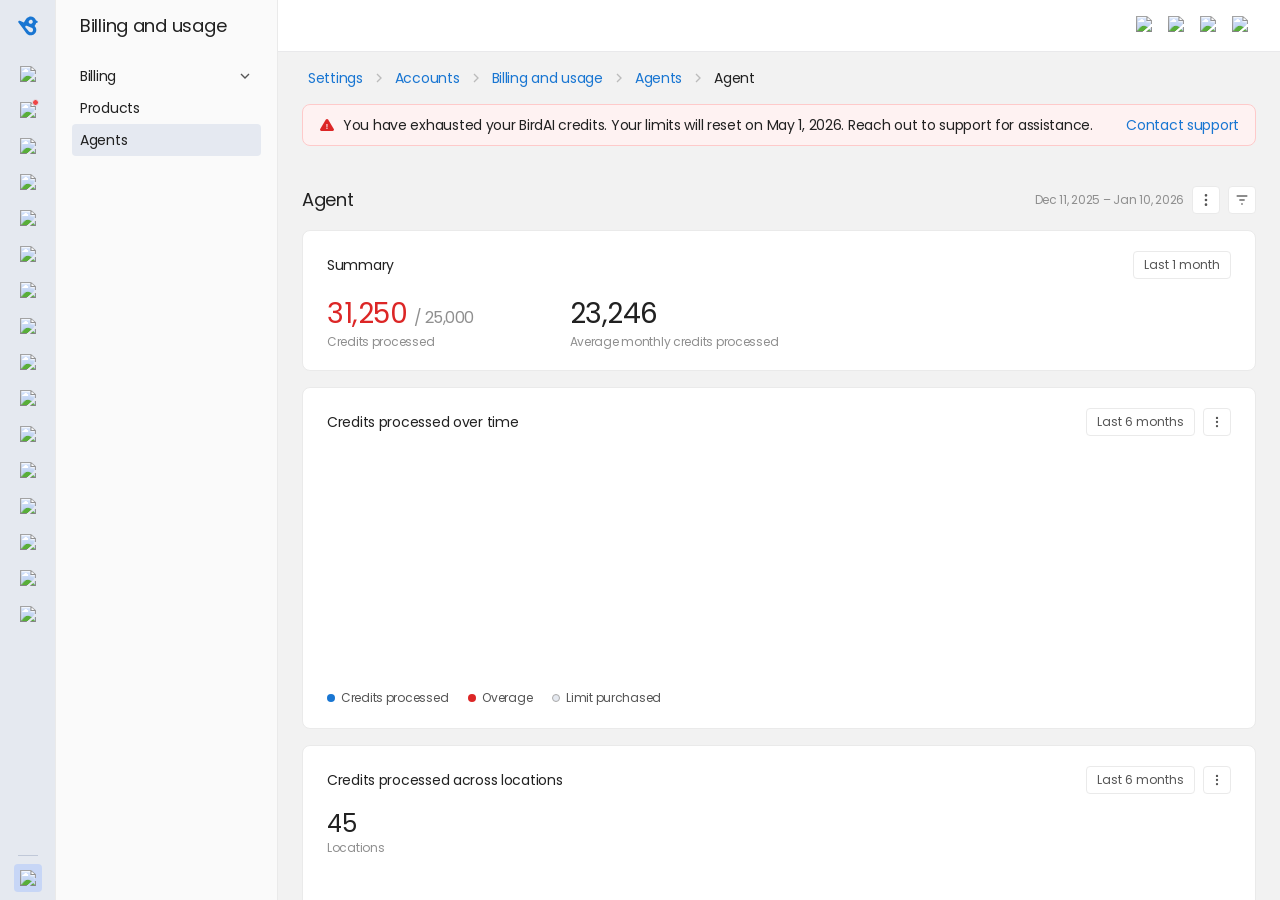
==== Billing/agent_detail.html @ 2b86e621 "add Aero DS token reference" ====
<!DOCTYPE html>
<html lang="en">
<head>
<meta charset="UTF-8"/>
<meta name="viewport" content="width=device-width, initial-scale=1.0"/>
<title>Agent Detail – Billing and usage</title>
<link rel="preconnect" href="https://fonts.googleapis.com"/>
<link rel="preconnect" href="https://fonts.gstatic.com" crossorigin/>
<link rel="stylesheet" href="../ds-tokens.css"/>
<script src="https://cdn.jsdelivr.net/npm/chart.js@4.4.2/dist/chart.umd.min.js"></script>
<style>
*,*::before,*::after{box-sizing:border-box;margin:0;padding:0}
body{
  font-family:var(--ds-font-family);
  background:rgb(242,242,242);
  height:100vh;
  overflow:hidden;
  color:rgb(33,33,33);
  font-size:14px;
  font-weight:400;
  line-height:20px;
  letter-spacing:-0.28px;
}

/* ── LAYOUT ── */
.body-wrap{display:flex;height:100vh;overflow:hidden}

/* ── RAIL (L1) ── */
.rail{
  width:56px;
  background:#e5e9f0;
  border-right:1px solid #eaeaea;
  display:flex;
  flex-direction:column;
  align-items:stretch;
  flex-shrink:0;
}
.rail-logo-area{
  height:52px;
  background:#e5e9f0;
  display:flex;
  align-items:center;
  justify-content:center;
  flex-shrink:0;
}
.rail-nav{
  flex:1;
  background:#e5e9f0;
  display:flex;
  flex-direction:column;
  align-items:center;
  padding:8px 14px;
  gap:8px;
  overflow:hidden;
}
.rail-btn{
  width:28px;
  height:28px;
  border-radius:4px;
  display:flex;
  align-items:center;
  justify-content:center;
  cursor:pointer;
  flex-shrink:0;
}
.rail-btn:hover{background:rgba(0,0,0,0.06)}
.rail-btn.active{background:#c7d6f6}
.rail-btn img{width:16px;height:16px;display:block;object-fit:contain}
.rail-divider{width:20px;height:1px;background:#c0c8d8;flex-shrink:0;margin:0 auto}

/* ── SIDEBAR (L2) ── */
.sidebar{
  width:222px;
  background:#fafafa;
  border-right:1px solid #eaeaea;
  display:flex;
  flex-direction:column;
  flex-shrink:0;
  overflow:hidden;
}
.sb-title{
  height:52px;
  background:#fafafa;
  display:flex;
  align-items:center;
  padding:15px 24px;
  font-size:18px;
  font-weight:400;
  color:#212121;
  flex-shrink:0;
}
.sb-body{
  flex:1;
  overflow-y:auto;
  padding:8px 16px;
  display:flex;
  flex-direction:column;
  gap:0;
}
.sb-group-hdr{
  display:flex;
  align-items:center;
  justify-content:space-between;
  padding:4px 8px;
  height:32px;
  cursor:pointer;
  font-size:14px;
  color:#212121;
  border-radius:4px;
}
.sb-group-hdr:hover{background:rgba(0,0,0,0.04)}
.sb-group-hdr svg{flex-shrink:0;color:#555}
.sb-item{
  display:flex;
  align-items:center;
  padding:4px 8px;
  height:32px;
  cursor:pointer;
  font-size:14px;
  color:#212121;
  border-radius:4px;
}
.sb-item:hover{background:#F3F4F7}
.sb-item.active{background:#E5E9F1}

/* ── TOP NAV ── */
.top-nav{
  height:52px;
  background:#ffffff;
  border-bottom:1px solid #e9e9eb;
  display:flex;
  align-items:center;
  justify-content:flex-end;
  padding:12px 24px;
  gap:4px;
  flex-shrink:0;
}
.top-nav-btn{
  width:28px;
  height:28px;
  border-radius:4px;
  display:flex;
  align-items:center;
  justify-content:center;
  cursor:pointer;
  padding:4px;
  flex-shrink:0;
}
.top-nav-btn:hover{background:rgba(0,0,0,0.06)}
.top-nav-btn img{width:20px;height:20px;display:block}

/* ── MAIN ── */
.main{flex:1;display:flex;flex-direction:column;overflow:hidden}

/* ── BREADCRUMB ── */
.breadcrumb-bar{
  height:52px;
  display:flex;
  align-items:center;
  padding:0 24px;
  flex-shrink:0;
}
.breadcrumb{display:flex;align-items:center;gap:2px}
.breadcrumb-link{
  font-size:14px;
  color:rgb(25,118,210);
  cursor:pointer;
  padding:4px 6px;
  border-radius:4px;
  text-decoration:none;
}
.breadcrumb-link:hover{text-decoration:underline}
.breadcrumb-sep{display:flex;align-items:center;color:#bbb}
.breadcrumb-current{
  font-size:14px;
  color:#212121;
  padding:4px 6px;
}

/* ── CONTENT ── */
.content{flex:1;overflow-y:auto;padding:0 24px 24px}
.content::-webkit-scrollbar{width:6px}
.content::-webkit-scrollbar-thumb{background:#d1d5db;border-radius:4px}

/* ── PAGE HEADER ── */
.page-header{
  display:flex;
  align-items:center;
  justify-content:space-between;
  padding:20px 0 16px;
}
.page-title{font-size:18px;font-weight:400;color:#212121;letter-spacing:-0.36px}
.page-header-right{display:flex;align-items:center;gap:8px}
.date-label{font-size:12px;color:#8f8f8f}
.icon-btn{
  width:28px;height:28px;border-radius:4px;border:1px solid #eaeaea;
  display:flex;align-items:center;justify-content:center;cursor:pointer;
  background:#fff;color:#555;
}
.icon-btn:hover{background:rgb(242,244,247)}

/* ── ALERT BANNER ── */
.alert-banner{
  display:flex;
  align-items:center;
  justify-content:space-between;
  background:#fef2f2;
  border:1px solid #fecaca;
  border-radius:8px;
  padding:10px 16px;
  margin-bottom:20px;
  gap:12px;
}
.alert-banner-left{display:flex;align-items:center;gap:8px;font-size:14px;color:#212121}
.alert-icon{color:#dc2626;display:flex;align-items:center;flex-shrink:0}
.alert-link{color:rgb(25,118,210);font-size:14px;cursor:pointer;white-space:nowrap;text-decoration:none}
.alert-link:hover{text-decoration:underline}

/* ── SUMMARY SECTION ── */
.summary-section{
  background:#fff;
  border:1px solid #eaeaea;
  border-radius:8px;
  padding:20px 24px;
  margin-bottom:16px;
  display:flex;
  align-items:flex-start;
  gap:48px;
}
.summary-section-header{
  display:flex;
  align-items:center;
  justify-content:space-between;
  margin-bottom:16px;
}
.summary-section-title{font-size:14px;font-weight:400;color:#212121}
.summary-card-wrap{
  background:#fff;
  border:1px solid #eaeaea;
  border-radius:8px;
  padding:20px 24px;
  margin-bottom:16px;
}
.summary-row{
  display:flex;
  align-items:flex-start;
  justify-content:flex-start;
  gap:96px;
}
.summary-stat{flex:none}
.summary-stat-num{
  font-size:28px;
  font-weight:400;
  color:#212121;
  letter-spacing:-0.5px;
  line-height:1.1;
  margin-bottom:4px;
}
.summary-stat-num.red{color:#dc2626}
.summary-stat-num .denom{font-size:16px;color:#8f8f8f;font-weight:400}
.summary-stat-label{font-size:12px;color:#8f8f8f;line-height:16px}
.last-month-btn{
  font-family:var(--ds-font-family);
  font-size:12px;
  color:#555;
  background:#fff;
  border:1px solid #eaeaea;
  border-radius:4px;
  padding:4px 10px;
  cursor:pointer;
  white-space:nowrap;
  align-self:flex-start;
}
.last-month-btn:hover{background:rgb(242,244,247)}

/* ── CHART CARDS ── */
.chart-card{
  background:#fff;
  border:1px solid #eaeaea;
  border-radius:8px;
  padding:20px 24px;
  margin-bottom:16px;
}
.chart-card-header{
  display:flex;
  align-items:center;
  justify-content:space-between;
  margin-bottom:20px;
}
.chart-card-title{font-size:14px;font-weight:400;color:#212121}
.chart-card-right{display:flex;align-items:center;gap:8px}
.chart-legend{
  display:flex;
  align-items:center;
  gap:20px;
  margin-top:12px;
  flex-wrap:wrap;
}
.legend-item{display:flex;align-items:center;gap:6px;font-size:12px;color:#555}
.legend-dot{width:8px;height:8px;border-radius:50%;flex-shrink:0}
</style>
</head>
<body>
<div class="body-wrap">

  <!-- RAIL (L1) -->
  <div class="rail">
    <a href="../index.html" class="rail-logo-area" style="text-decoration:none">
      <svg width="28" height="28" viewBox="0 0 28 28" fill="none" xmlns="http://www.w3.org/2000/svg">
        <path fill-rule="evenodd" clip-rule="evenodd" d="M17.6417 15.8029L17.6417 15.8027L17.6384 15.8014C17.5927 15.7816 17.5463 15.7632 17.4992 15.7463L12.7315 13.8611L12.7311 13.8618C12.6006 13.804 12.4564 13.7713 12.3044 13.7713C11.7231 13.7713 11.2518 14.2403 11.2518 14.8187C11.2518 15.0578 11.3332 15.2774 11.4688 15.4537L11.4681 15.4544L11.4764 15.4638C11.5005 15.4944 11.5259 15.524 11.5532 15.5517L14.9714 19.459L14.9715 19.4589C15.3977 19.9372 16.0196 20.2391 16.7125 20.2391C17.9972 20.2391 19.0387 19.2029 19.0387 17.9247C19.0387 16.9752 18.4638 16.1598 17.6417 15.8029M16.0713 7.92504C17.1523 7.58657 18.3171 8.14557 18.673 9.17345C19.0289 10.2013 18.4411 11.3088 17.36 11.6473C16.2791 11.9856 15.1142 11.4266 14.7583 10.3989C14.4025 9.37094 14.9903 8.26336 16.0713 7.92504M23.5537 9.17994C23.3965 8.95849 23.168 8.81665 22.9198 8.75419L22.9196 8.75053L21.9876 8.50627C21.9741 8.46262 21.9653 8.41842 21.9506 8.37481C20.9828 5.51383 17.8153 3.95809 14.8755 4.89999C13.3526 5.38783 12.1944 6.45242 11.5617 7.76098L9.87757 10.4368L5.88029 8.85972L5.87765 8.86265C5.62588 8.76042 5.33869 8.73796 5.05933 8.82742C4.44192 9.02534 4.10609 9.67275 4.30931 10.2738C4.33911 10.3616 4.38134 10.4416 4.42915 10.5168L4.4222 10.5248L8.59266 16.045C8.59643 16.05 8.59829 16.0555 8.60205 16.0603C8.60577 16.0655 8.61067 16.0695 8.61463 16.0746L11.5983 20.2565C12.9021 22.5847 15.7227 23.9859 18.4456 23.1135C21.3852 22.1718 22.984 19.089 22.0161 16.228C21.7148 15.3376 21.2002 14.5738 20.5458 13.9722C21.3708 13.1844 21.9306 12.1679 22.1398 11.0647L23.0412 10.8043L23.0406 10.7945C23.1205 10.7643 23.1987 10.7278 23.2723 10.6784C23.7751 10.3402 23.9012 9.66943 23.5537 9.17994" fill="#1976D2"/>
      </svg>
    </a>
    <div class="rail-nav">
      <div class="rail-btn"><img src="https://www.figma.com/api/mcp/asset/b190b937-4acd-4447-a23d-52ac33667bbf" alt="Overview"/></div>
      <div class="rail-btn" style="position:relative">
        <img src="https://www.figma.com/api/mcp/asset/2e2e83ee-b044-4e8e-8e19-2167d4fdf77a" alt="Inbox"/>
        <div style="position:absolute;top:3px;right:3px;width:7px;height:7px;background:#ef4444;border-radius:50%;border:1.5px solid #e5e9f0"></div>
      </div>
      <div class="rail-btn"><img src="https://www.figma.com/api/mcp/asset/93bce035-24b2-4903-8005-5257e28a72fa" alt="Listings"/></div>
      <div class="rail-btn"><img src="https://www.figma.com/api/mcp/asset/ba0e252f-56dd-4ec7-ab44-0b17966eeda7" alt="Reviews"/></div>
      <div class="rail-btn"><img src="https://www.figma.com/api/mcp/asset/9a17a1c5-471f-4e6f-b946-96566e4a0d22" alt="Referrals"/></div>
      <div class="rail-btn"><img src="https://www.figma.com/api/mcp/asset/041e0469-9975-49b7-b7e1-2cb12fef421e" alt="Payments"/></div>
      <div class="rail-btn"><img src="https://www.figma.com/api/mcp/asset/1f0ca52c-fdab-41b1-9f3c-b8eea76bfc8d" alt="Appointments"/></div>
      <div class="rail-btn"><img src="https://www.figma.com/api/mcp/asset/b50396a1-8d40-4772-83f3-2db886f4e9bc" alt="Social"/></div>
      <div class="rail-btn"><img src="https://www.figma.com/api/mcp/asset/27661920-7606-4572-91b5-be2235552d7c" alt="Surveys"/></div>
      <div class="rail-btn"><img src="https://www.figma.com/api/mcp/asset/08909705-7085-4b15-8294-73314c2e877c" alt="Ticketing"/></div>
      <div class="rail-btn"><img src="https://www.figma.com/api/mcp/asset/7031eb61-447a-4cea-bb5b-4dd7079909db" alt="Contacts"/></div>
      <div class="rail-btn"><img src="https://www.figma.com/api/mcp/asset/ec33957f-3390-4743-98d9-02b49fa8d71d" alt="Campaigns"/></div>
      <div class="rail-btn"><img src="https://www.figma.com/api/mcp/asset/6877ac2e-ff9a-4458-920d-c82c3380807d" alt="Marketing Automation"/></div>
      <div class="rail-btn"><img src="https://www.figma.com/api/mcp/asset/a66966a7-14e2-4396-8838-b86885bf61fd" alt="Reports"/></div>
      <div class="rail-btn"><img src="https://www.figma.com/api/mcp/asset/74ac9c59-6da8-4a97-b9b8-0cf1252f7734" alt="Insights"/></div>
      <div class="rail-btn"><img src="https://www.figma.com/api/mcp/asset/30cf26bd-2e9c-4552-8151-daedf67f2235" alt="Competitors"/></div>
      <div style="flex:1"></div>
      <div class="rail-divider"></div>
      <div class="rail-btn active"><img src="https://www.figma.com/api/mcp/asset/b9122252-443c-46ad-a5e2-672b25deaa06" alt="Settings"/></div>
    </div>
  </div>

  <!-- SIDEBAR (L2) -->
  <div class="sidebar">
    <div class="sb-title">Billing and usage</div>
    <div class="sb-body">
      <div class="sb-group-hdr">
        <span>Billing</span>
        <svg width="16" height="16" viewBox="0 0 24 24" fill="none" stroke="currentColor" stroke-width="2"><polyline points="6 9 12 15 18 9"/></svg>
      </div>
      <div class="sb-item" onclick="window.location.href='billing_usage.html'">Products</div>
      <div class="sb-item active" onclick="window.location.href='billing_usage.html'">Agents</div>
    </div>
  </div>

  <!-- MAIN -->
  <div class="main">

    <!-- TOP NAV -->
    <div class="top-nav">
      <div class="top-nav-btn">
        <img src="https://www.figma.com/api/mcp/asset/2c66bc22-133a-4695-9295-ee6c2d3c62f0" alt="Add"/>
      </div>
      <div class="top-nav-btn">
        <img src="https://www.figma.com/api/mcp/asset/af65ad88-96ff-429a-a91e-a835fe5b118f" alt="Help"/>
      </div>
      <div class="top-nav-btn">
        <img src="https://www.figma.com/api/mcp/asset/32f9b9a3-d9c3-43e9-bbce-950c4c7638e9" alt="Avatar"/>
      </div>
      <div class="top-nav-btn">
        <img src="https://www.figma.com/api/mcp/asset/c9c881e2-006c-43a3-89ce-5d7a5acff1e6" alt="Menu"/>
      </div>
    </div>

    <!-- BREADCRUMB -->
    <div class="breadcrumb-bar">
      <nav class="breadcrumb">
        <a class="breadcrumb-link" href="billing_usage.html">Settings</a>
        <span class="breadcrumb-sep"><svg width="16" height="16" viewBox="0 0 24 24" fill="none" stroke="#bbb" stroke-width="2"><polyline points="9 18 15 12 9 6"/></svg></span>
        <a class="breadcrumb-link" href="billing_usage.html">Accounts</a>
        <span class="breadcrumb-sep"><svg width="16" height="16" viewBox="0 0 24 24" fill="none" stroke="#bbb" stroke-width="2"><polyline points="9 18 15 12 9 6"/></svg></span>
        <a class="breadcrumb-link" href="billing_usage.html">Billing and usage</a>
        <span class="breadcrumb-sep"><svg width="16" height="16" viewBox="0 0 24 24" fill="none" stroke="#bbb" stroke-width="2"><polyline points="9 18 15 12 9 6"/></svg></span>
        <a class="breadcrumb-link" href="billing_usage.html">Agents</a>
        <span class="breadcrumb-sep"><svg width="16" height="16" viewBox="0 0 24 24" fill="none" stroke="#bbb" stroke-width="2"><polyline points="9 18 15 12 9 6"/></svg></span>
        <span class="breadcrumb-current" id="bc-agent">Agent</span>
      </nav>
    </div>

    <!-- CONTENT -->
    <div class="content">

      <!-- Alert banner -->
      <div class="alert-banner">
        <div class="alert-banner-left">
          <span class="alert-icon">
            <svg width="16" height="16" viewBox="0 0 24 24" fill="none" xmlns="http://www.w3.org/2000/svg"><path d="M10.29 3.86L1.82 18a2 2 0 0 0 1.71 3h16.94a2 2 0 0 0 1.71-3L13.71 3.86a2 2 0 0 0-3.42 0z" fill="#dc2626"/><text x="12" y="18" text-anchor="middle" font-family="Arial" font-size="11" font-weight="700" fill="white">!</text></svg>
          </span>
          <span>You have exhausted your BirdAI credits. Your limits will reset on May 1, 2026. Reach out to support for assistance.</span>
        </div>
        <a class="alert-link" href="#">Contact support</a>
      </div>

      <!-- Page header -->
      <div class="page-header">
        <h1 class="page-title" id="page-agent-name">Agent</h1>
        <div class="page-header-right">
          <span class="date-label">Dec 11, 2025 – Jan 10, 2026</span>
          <div class="icon-btn" title="More options">
            <svg width="16" height="16" viewBox="0 0 24 24" fill="none" stroke="#555" stroke-width="2"><circle cx="12" cy="5" r="1"/><circle cx="12" cy="12" r="1"/><circle cx="12" cy="19" r="1"/></svg>
          </div>
          <div class="icon-btn" title="Filter">
            <svg width="16" height="16" viewBox="0 0 24 24" fill="none" stroke="#555" stroke-width="2"><line x1="4" y1="6" x2="20" y2="6"/><line x1="8" y1="12" x2="16" y2="12"/><line x1="11" y1="18" x2="13" y2="18"/></svg>
          </div>
        </div>
      </div>

      <!-- Summary -->
      <div class="chart-card" style="margin-bottom:16px">
        <div class="chart-card-header">
          <span class="chart-card-title">Summary</span>
          <button class="last-month-btn">Last 1 month</button>
        </div>
        <div class="summary-row">
          <div class="summary-stat">
            <div class="summary-stat-num red">31,250 <span class="denom">/ 25,000</span></div>
            <div class="summary-stat-label">Credits processed</div>
          </div>
          <div class="summary-stat">
            <div class="summary-stat-num">23,246</div>
            <div class="summary-stat-label">Average monthly credits processed</div>
          </div>
        </div>
      </div>

      <!-- Bar chart: credits over time -->
      <div class="chart-card">
        <div class="chart-card-header">
          <span class="chart-card-title">Credits processed over time</span>
          <div class="chart-card-right">
            <button class="last-month-btn">Last 6 months</button>
            <div class="icon-btn">
              <svg width="14" height="14" viewBox="0 0 24 24" fill="none" stroke="#555" stroke-width="2"><circle cx="12" cy="5" r="1"/><circle cx="12" cy="12" r="1"/><circle cx="12" cy="19" r="1"/></svg>
            </div>
          </div>
        </div>
        <div style="position:relative;height:220px">
          <canvas id="timeChart"></canvas>
        </div>
        <div class="chart-legend">
          <div class="legend-item"><div class="legend-dot" style="background:#1976d2"></div>Credits processed</div>
          <div class="legend-item"><div class="legend-dot" style="background:#dc2626"></div>Overage</div>
          <div class="legend-item"><div class="legend-dot" style="background:#e5e9f0;border:1px solid #aaa"></div>Limit purchased</div>
        </div>
      </div>

      <!-- Horizontal bar chart: credits across locations -->
      <div class="chart-card">
        <div class="chart-card-header">
          <span class="chart-card-title">Credits processed across locations</span>
          <div class="chart-card-right">
            <button class="last-month-btn">Last 6 months</button>
            <div class="icon-btn">
              <svg width="14" height="14" viewBox="0 0 24 24" fill="none" stroke="#555" stroke-width="2"><circle cx="12" cy="5" r="1"/><circle cx="12" cy="12" r="1"/><circle cx="12" cy="19" r="1"/></svg>
            </div>
          </div>
        </div>
        <div style="font-size:24px;font-weight:400;color:#212121;margin-bottom:4px">45</div>
        <div style="font-size:12px;color:#8f8f8f;margin-bottom:16px">Locations</div>
        <div style="position:relative;height:260px">
          <canvas id="locationChart"></canvas>
        </div>
        <div class="chart-legend" style="margin-top:16px">
          <div class="legend-item"><div class="legend-dot" style="background:#1976d2"></div>Credits</div>
        </div>
      </div>

    </div><!-- /content -->
  </div><!-- /main -->

</div><!-- /body-wrap -->

<script>
// Read agent name from URL param
const params = new URLSearchParams(window.location.search);
const agentName = params.get('agent') || 'Agent';
document.getElementById('bc-agent').textContent = agentName;
document.getElementById('page-agent-name').textContent = agentName;
document.title = agentName + ' – Billing and usage';

// ── TIME CHART (stacked bar) ──
const timeCtx = document.getElementById('timeChart').getContext('2d');
new Chart(timeCtx, {
  type: 'bar',
  data: {
    labels: ['Jun 2025', 'Jul 2025', 'Aug 2025', 'Sep 2025', 'Oct 2025', 'Nov 2025'],
    datasets: [
      {
        label: 'Credits processed',
        data: [44300, 88100, 90000, 94200, 99000, 100000],
        backgroundColor: '#1976d2',
        borderRadius: 2,
        barThickness: 40,
        stack: 'usage',
      },
      {
        label: 'Overage',
        data: [0, 0, 0, 0, 0, 25000],
        backgroundColor: '#dc2626',
        borderRadius: 2,
        barThickness: 40,
        stack: 'usage',
      }
    ]
  },
  options: {
    responsive: true,
    maintainAspectRatio: false,
    plugins: {
      legend: { display: false },
      tooltip: {
        callbacks: {
          label: ctx => ctx.dataset.label + ': ' + ctx.parsed.y.toLocaleString()
        }
      }
    },
    scales: {
      x: {
        grid: { display: false },
        ticks: { font: { family: 'Poppins', size: 11 }, color: '#8f8f8f' },
        border: { display: false }
      },
      y: {
        stacked: true,
        grid: { color: '#f0f0f0' },
        ticks: {
          font: { family: 'Poppins', size: 11 },
          color: '#8f8f8f',
          callback: v => (v >= 1000 ? (v/1000).toFixed(0) + 'K' : v)
        },
        border: { display: false }
      }
    }
  }
});

// ── LOCATION CHART (horizontal bar) ──
const locationCtx = document.getElementById('locationChart').getContext('2d');
new Chart(locationCtx, {
  type: 'bar',
  data: {
    labels: [
      '1003 - Torrance - Rolling Hills',
      '1016 - Cabazon',
      '1010 - Southgate - Azalea',
      'Pasadena - Colorado',
      '1013 - Central styles Indianapolis',
      '1019 - Laguna Niguel',
      'Southgate - UCSB',
      'Chicago'
    ],
    datasets: [{
      label: 'Credits',
      data: [25000, 24900, 15200, 8300, 6400, 5500, 4100, 1800],
      backgroundColor: '#1976d2',
      borderRadius: 2,
    }]
  },
  options: {
    indexAxis: 'y',
    responsive: true,
    maintainAspectRatio: false,
    plugins: {
      legend: { display: false },
      tooltip: {
        callbacks: {
          label: ctx => 'Credits: ' + ctx.parsed.x.toLocaleString()
        }
      }
    },
    scales: {
      x: {
        grid: { color: '#f0f0f0' },
        ticks: {
          font: { family: 'Poppins', size: 11 },
          color: '#8f8f8f',
          callback: v => (v >= 1000 ? (v/1000).toFixed(0) + 'K' : v)
        },
        border: { display: false }
      },
      y: {
        grid: { display: false },
        ticks: { font: { family: 'Poppins', size: 11 }, color: '#555' },
        border: { display: false }
      }
    }
  }
});
</script>
</body>
</html>
---- ds-tokens.css ----
/* ============================================================
   Aero Design System — CSS tokens (Elemental / Birdeye)

   Source of truth for values: RISHI-AERO-DS-TOKENS.md
   Use those names when designing; consume --aero-* or --ds-* here.
   Do not introduce ad-hoc hex in pages when a token exists.

   Figma (legacy ref): xecPAre4cKkeXEdvTig1oI
   ============================================================ */

@import url('https://fonts.googleapis.com/css2?family=Poppins:ital,wght@0,400;0,500;0,600;0,700;1,400&display=swap');

:root {

  /* ── TYPOGRAPHY (RISHI) ───────────────────────────────── */
  --aero-font-family:     'Poppins', sans-serif;
  --aero-font-mono:       'SFMono-Regular', ui-monospace, Menlo, Monaco, monospace;

  --aero-fs-10:  10px;
  --aero-fs-12:  12px;
  --aero-fs-14:  14px;
  --aero-fs-16:  16px;
  --aero-fs-18:  18px;
  --aero-fs-20:  20px;
  --aero-fs-24:  24px;
  --aero-fs-28:  28px;
  --aero-fs-32:  32px;

  --aero-fw-regular: 400;
  --aero-fw-medium:  500;
  --aero-fw-bold:    700;

  --aero-lh-10: 15px;
  --aero-lh-12: 18px;
  --aero-lh-14: 21px;
  --aero-lh-16: 24px;
  --aero-lh-18: 27px;
  --aero-lh-20: 30px;
  --aero-lh-24: 36px;
  --aero-lh-28: 42px;
  --aero-lh-32: 48px;

  /* Legacy DS aliases — typography */
  --ds-font-family:         var(--aero-font-family);
  --ds-font-size-xs:       11px;
  --ds-font-size-sm:       var(--aero-fs-12);
  --ds-font-size-base:     var(--aero-fs-14);
  --ds-font-size-md:       var(--aero-fs-16);
  --ds-font-size-lg:       var(--aero-fs-18);
  --ds-font-size-xl:       var(--aero-fs-20);
  --ds-font-weight-regular: var(--aero-fw-regular);
  --ds-font-weight-medium:  var(--aero-fw-medium);
  --ds-font-weight-semibold: 600;
  --ds-font-weight-bold:    var(--aero-fw-bold);
  /* Aliases for RISHI font-size tokens (use in new CSS) */
  --aero-font-size-10: var(--aero-fs-10);
  --aero-font-size-12: var(--aero-fs-12);
  --aero-font-size-14: var(--aero-fs-14);
  --aero-font-size-16: var(--aero-fs-16);
  --aero-font-size-18: var(--aero-fs-18);
  --aero-font-size-20: var(--aero-fs-20);
  --aero-font-size-24: var(--aero-fs-24);
  --aero-font-size-28: var(--aero-fs-28);
  --aero-font-size-32: var(--aero-fs-32);

  /* ── GRAY (RISHI) ─────────────────────────────────────── */
  --aero-gray-0:    #ffffff;
  --aero-gray-10:   #fafafa;
  --aero-gray-20:   #f5f5f5;
  --aero-gray-30:   #efefef;
  --aero-gray-40:   #eaeaea;
  --aero-gray-50:   #e5e5e5;
  --aero-gray-60:   #cccccc;
  --aero-gray-70:   #b8b8b8;
  --aero-gray-80:   #a3a3a3;
  --aero-gray-90:   #8f8f8f;
  --aero-gray-100:  #757575;
  --aero-gray-200:  #656565;
  --aero-gray-300:  #555555;
  --aero-gray-400:  #454545;
  --aero-gray-500:  #353535;
  --aero-gray-600:  #303030;
  --aero-gray-900:  #212121;
  --aero-gray-1000: #2c3e50;
  --aero-gray-2000: #e5e9f0;

  /* ── BLUE (RISHI) ───────────────────────────────────── */
  --aero-blue-10:  #f6fafe;
  --aero-blue-20:  #ecf5fd;
  --aero-blue-30:  #e3effc;
  --aero-blue-40:  #daeafb;
  --aero-blue-50:  #d1e5f9;
  --aero-blue-60:  #a4ccf4;
  --aero-blue-70:  #7fb8f0;
  --aero-blue-80:  #5ba4ec;
  --aero-blue-90:  #3790e7;
  --aero-blue-100: #1976d2;
  --aero-blue-200: #1565b4;
  --aero-blue-300: #125598;
  --aero-blue-400: #0f457c;
  --aero-blue-500: #0b355f;
  --aero-blue-900: #07213a;

  /* ── RED (RISHI) ─────────────────────────────────────── */
  --aero-red-10:  #fef6f5;
  --aero-red-20:  #feeceb;
  --aero-red-30:  #fde3e1;
  --aero-red-70:  #f88078;
  --aero-red-80:  #f65d51;
  --aero-red-90:  #f3382b;
  --aero-red-100: #de1b0c;
  --aero-red-200: #bf170a;

  /* ── GREEN (RISHI) ───────────────────────────────────── */
  --aero-green-10:  #f8fcf7;
  --aero-green-20:  #f1faf0;
  --aero-green-50:  #dcf1d9;
  --aero-green-90:  #68c559;
  --aero-green-100: #4cae3d;
  --aero-green-200: #419535;

  /* ── YELLOW (RISHI) ──────────────────────────────────── */
  --aero-yellow-10:  #fffcf5;
  --aero-yellow-20:  #fff9ea;
  --aero-yellow-50:  #fef1cc;
  --aero-yellow-90:  #fbc123;
  --aero-yellow-100: #e6aa04;
  --aero-yellow-200: #c69204;

  /* ── SPACING (RISHI margin/padding scale) ─────────────── */
  --aero-md-0:  0px;
  --aero-md-2:  2px;
  --aero-md-4:  4px;
  --aero-md-8:  8px;
  --aero-md-12: 12px;
  --aero-md-16: 16px;
  --aero-md-20: 20px;
  --aero-md-24: 24px;
  --aero-pd-0:  0px;
  --aero-pd-2:  2px;
  --aero-pd-4:  4px;
  --aero-pd-8:  8px;
  --aero-pd-12: 12px;
  --aero-pd-16: 16px;
  --aero-pd-20: 20px;
  --aero-pd-24: 24px;

  /* ── RADIUS (RISHI) ─────────────────────────────────── */
  --aero-radius-xs:   2px;
  --aero-radius-sm:   4px;
  --aero-radius-md:   8px;
  --aero-radius-lg:  12px;
  --aero-radius-xl:  16px;
  --aero-radius-xxl: 24px;
  --aero-radius-pill: 999px;

  /* ── Legacy semantic --ds-color-* (map to RISHI) ────── */
  --ds-color-bg-page:       var(--aero-gray-10);
  --ds-color-bg-surface:    var(--aero-gray-0);
  --ds-color-bg-subtle:     var(--aero-gray-10);
  --ds-color-bg-muted:      var(--aero-gray-20);
  --ds-color-text-primary:  var(--aero-gray-900);
  --ds-color-text-secondary: var(--aero-gray-300);
  --ds-color-text-muted:     var(--aero-gray-90);
  --ds-color-text-icon:      var(--aero-gray-600);

  /* Default border: RISHI $gray50; subtle: $gray40 */
  --ds-color-border:         var(--aero-gray-50);
  --ds-color-border-strong:  var(--aero-gray-50);
  --ds-color-border-subtle:    var(--aero-gray-40);
  --ds-color-border-input:   var(--aero-gray-2000);

  /* Primary / interactive (links: blue100; buttons per RISHI: blue200 + hover blue300) */
  --ds-color-blue-primary:   var(--aero-blue-100);
  --ds-color-blue-100:       var(--aero-blue-100);
  --ds-color-blue-200:       var(--aero-blue-200);
  --ds-color-blue-300:       var(--aero-blue-300);
  --ds-color-blue-90:        var(--aero-blue-90);
  --ds-color-blue-selected:  var(--aero-blue-20);
  --ds-color-blue-dark:      var(--aero-blue-300);
  /* Primary CTA / filled button (RISHI: $blue200, hover $blue300) */
  --ds-color-button-primary:       var(--aero-blue-200);
  --ds-color-button-primary-hover: var(--aero-blue-300);

  --ds-color-rail-bg:       var(--aero-gray-2000);

  --ds-color-success:        var(--aero-green-100);
  --ds-color-success-bg:     var(--aero-green-20);
  --ds-color-danger:         var(--aero-red-90);
  --ds-color-danger-bg:      var(--aero-red-20);
  --ds-color-warning:        var(--aero-yellow-100);
  /* legacy badge red — align to RISHI red */
  --ds-color-badge:          #ef4444;

  /* Legacy --ds-space-* → RISHI md */
  --ds-space-1:  var(--aero-md-4);
  --ds-space-2:  var(--aero-md-8);
  --ds-space-3:  var(--aero-md-12);
  --ds-space-4:  var(--aero-md-16);
  --ds-space-5:  var(--aero-md-20);
  --ds-space-6:  var(--aero-md-24);

  /* Legacy radii */
  --ds-radius-sm:   var(--aero-radius-sm);
  --ds-radius-md:   6px;
  --ds-radius-lg:   var(--aero-radius-lg);
  --ds-radius-full: var(--aero-radius-pill);
  /* Card / panel radius per RISHI $mdBorderRadius 8px */
  --ds-radius-card: var(--aero-radius-md);

  /* ── COMPONENT HEIGHTS ── */
  --ds-height-topnav:   52px;
  --ds-height-row-sm:   24px;
  --ds-height-row-md:   28px;
  --ds-height-row-lg:   37px;
  --ds-height-page-hdr: 52px;

  /* ── COMPONENT WIDTHS ── */
  --ds-width-rail:    56px;
  --ds-width-sidebar: 222px;
  --ds-width-icon:    20px;
  --ds-width-btn:     28px;

  /* ── SHADOWS ── */
  --ds-shadow-panel: -4px 0 24px rgba(0,0,0,0.08);
  --ds-shadow-card:  0 1px 3px rgba(0,0,0,0.08);

  /* Material Symbols Outlined — load in HTML
     <link href="https://fonts.googleapis.com/css2?family=Material+Symbols+Outlined:..."/> */
  --ds-icon-size: 20px;
}

/* Poppins = primary UI (RISHI). Form controls inherit. */
html {
  font-family: var(--aero-font-family);
}
button,
input,
optgroup,
select,
textarea {
  font-family: inherit;
}
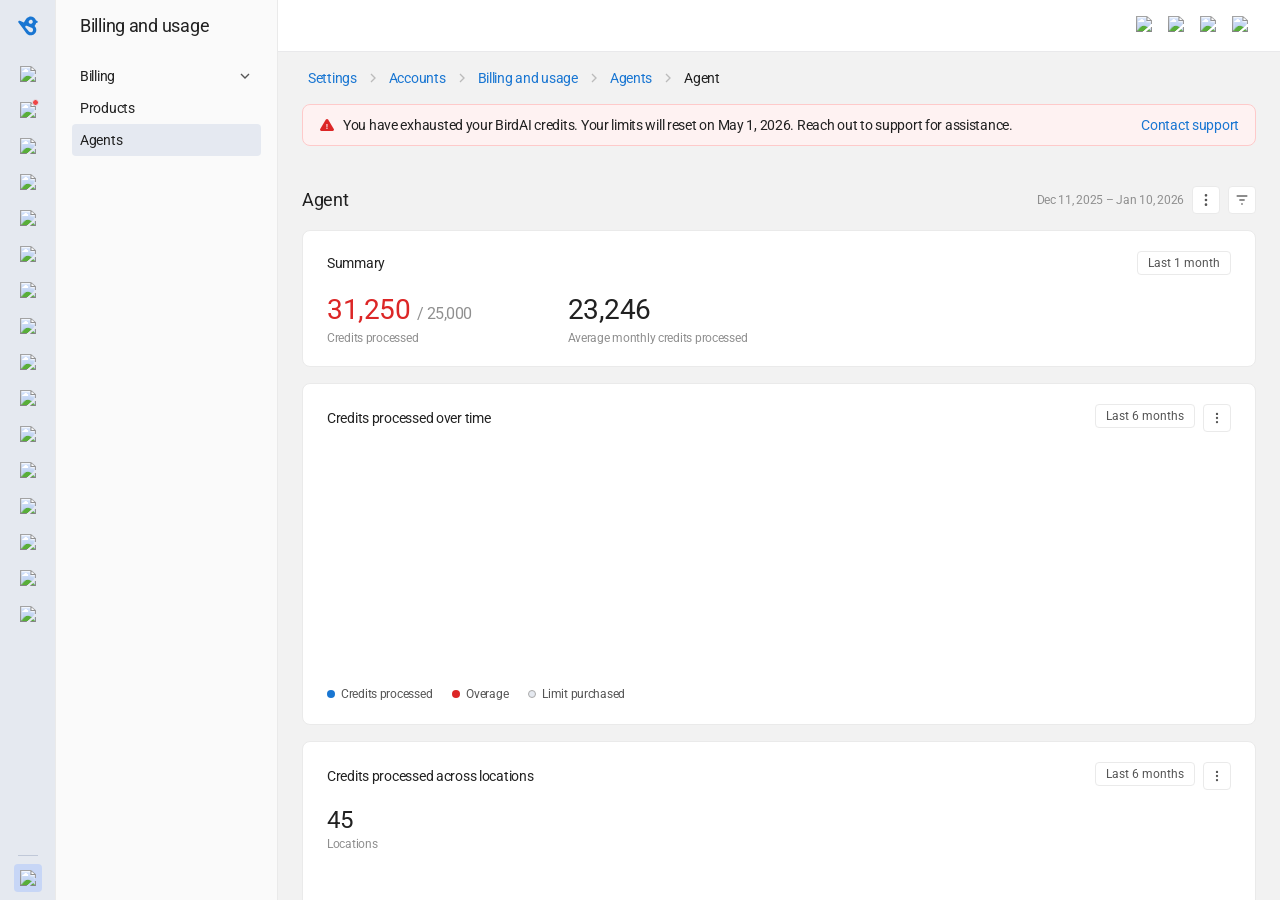
==== commit e30d84f5: "update allotment drawer - AI compose and conditions logic" ====
--- a/Billing/agent_detail.html
+++ b/Billing/agent_detail.html
@@ -523,14 +523,14 @@
     scales: {
       x: {
         grid: { display: false },
-        ticks: { font: { family: 'Poppins', size: 11 }, color: '#8f8f8f' },
+        ticks: { font: { family: 'Roboto', size: 11 }, color: '#8f8f8f' },
         border: { display: false }
       },
       y: {
         stacked: true,
         grid: { color: '#f0f0f0' },
         ticks: {
-          font: { family: 'Poppins', size: 11 },
+          font: { family: 'Roboto', size: 11 },
           color: '#8f8f8f',
           callback: v => (v >= 1000 ? (v/1000).toFixed(0) + 'K' : v)
         },
@@ -578,7 +578,7 @@
       x: {
         grid: { color: '#f0f0f0' },
         ticks: {
-          font: { family: 'Poppins', size: 11 },
+          font: { family: 'Roboto', size: 11 },
           color: '#8f8f8f',
           callback: v => (v >= 1000 ? (v/1000).toFixed(0) + 'K' : v)
         },
@@ -586,7 +586,7 @@
       },
       y: {
         grid: { display: false },
-        ticks: { font: { family: 'Poppins', size: 11 }, color: '#555' },
+        ticks: { font: { family: 'Roboto', size: 11 }, color: '#555' },
         border: { display: false }
       }
     }
--- a/ds-tokens.css
+++ b/ds-tokens.css
@@ -8,12 +8,12 @@
    Figma (legacy ref): xecPAre4cKkeXEdvTig1oI
    ============================================================ */
 
-@import url('https://fonts.googleapis.com/css2?family=Poppins:ital,wght@0,400;0,500;0,600;0,700;1,400&display=swap');
+@import url('https://fonts.googleapis.com/css2?family=Roboto:ital,wght@0,300;0,400;0,500;0,600;0,700;1,400&display=swap');
 
 :root {
 
   /* ── TYPOGRAPHY (RISHI) ───────────────────────────────── */
-  --aero-font-family:     'Poppins', sans-serif;
+  --aero-font-family:     'Roboto', sans-serif;
   --aero-font-mono:       'SFMono-Regular', ui-monospace, Menlo, Monaco, monospace;
 
   --aero-fs-10:  10px;
@@ -224,13 +224,23 @@
   /* ── SHADOWS ── */
   --ds-shadow-panel: -4px 0 24px rgba(0,0,0,0.08);
   --ds-shadow-card:  0 1px 3px rgba(0,0,0,0.08);
+  --ds-shadow-drawer: -12px 0 40px rgba(0,0,0,0.12);
+  --ds-shadow-menu:   0 8px 24px rgba(0,0,0,0.12);
+  --ds-shadow-toast:  0 4px 12px rgba(15,23,42,0.1);
+  --ds-shadow-float:  0 4px 12px rgba(0,0,0,0.24);
+  --ds-shadow-raised: 0 12px 32px rgba(0,0,0,0.18);
+
+  /* Hover / backdrop overlays — use instead of repeating rgba in screens */
+  --ds-overlay-black-060: rgba(0, 0, 0, 0.06);
+  --ds-overlay-black-040: rgba(0, 0, 0, 0.04);
+  --ds-overlay-dialog-scrim: rgba(15, 23, 42, 0.35);
 
   /* Material Symbols Outlined — load in HTML
      <link href="https://fonts.googleapis.com/css2?family=Material+Symbols+Outlined:..."/> */
   --ds-icon-size: 20px;
 }
 
-/* Poppins = primary UI (RISHI). Form controls inherit. */
+/* Roboto = primary UI (RISHI). Form controls inherit. */
 html {
   font-family: var(--aero-font-family);
 }
